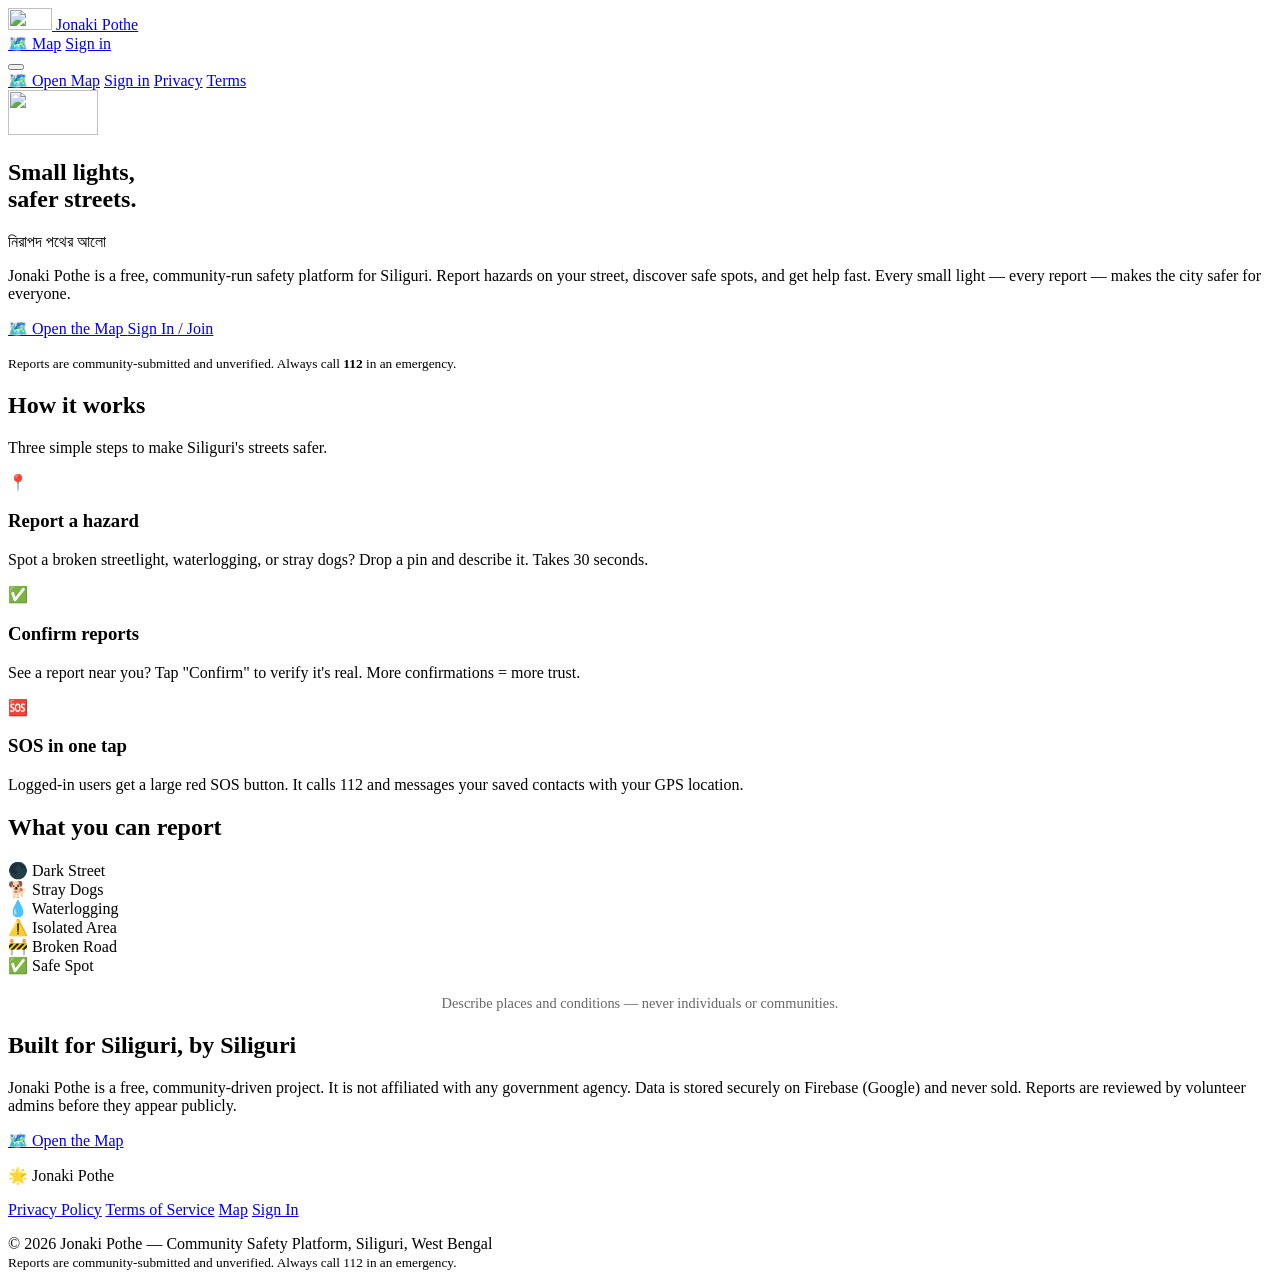
==== public/index.html @ 1c18b32f "Initial commit: Jonaki Pothe" ====
<!DOCTYPE html>
<html lang="en">
<head>
  <meta charset="UTF-8" />
  <meta name="viewport" content="width=device-width, initial-scale=1.0" />
  <link rel="icon" href="/favicon.svg" type="image/svg+xml" />
  <title>Jonaki Pothe — Small lights, safer streets</title>
  <meta name="description" content="Jonaki Pothe is a community safety reporting platform for Siliguri. Report hazards, discover safe spots, and use SOS features." />
  <meta name="theme-color" content="#14213D" />
  <link rel="preconnect" href="https://fonts.googleapis.com" />
  <link rel="preconnect" href="https://fonts.gstatic.com" crossorigin />
  <link
    href="https://fonts.googleapis.com/css2?family=Poppins:wght@400;600;700&family=Nunito:wght@400;600;700&family=Hind+Siliguri:wght@400;500;600&display=swap"
    rel="stylesheet"
  />
  <link rel="stylesheet" href="/css/main.css" />
</head>
<body>

<!-- ══ HEADER / NAV ═══════════════════════════════════════════════════════ -->
<header class="header" role="banner">
  <div class="header-inner">
    <a href="/" class="header-brand" aria-label="Jonaki Pothe — home">
      <img src="/assets/logo.svg" alt="" width="44" height="22" aria-hidden="true" />
      <span class="header-brand-text">Jonaki Pothe</span>
    </a>

    <nav class="nav-links" aria-label="Main navigation">
      <a href="/map.html" class="nav-link">🗺️ Map</a>
      <a href="/login.html" class="nav-link nav-link-cta">Sign in</a>
    </nav>

    <button class="nav-hamburger" aria-label="Open menu" aria-expanded="false" aria-controls="mobile-menu">
      <span></span><span></span><span></span>
    </button>
  </div>

  <!-- Mobile menu -->
  <div class="nav-mobile-menu" id="mobile-menu" aria-hidden="true">
    <a href="/map.html" class="nav-mobile-link">🗺️ Open Map</a>
    <a href="/login.html" class="nav-mobile-link">Sign in</a>
    <a href="/privacy.html" class="nav-mobile-link">Privacy</a>
    <a href="/terms.html" class="nav-mobile-link">Terms</a>
  </div>
</header>

<!-- ══ HERO ═══════════════════════════════════════════════════════════════ -->
<section class="hero" aria-labelledby="hero-heading">
  <div class="hero-inner">
    <div class="hero-logo-wrap" aria-hidden="true">
      <img src="/assets/logo.svg" alt="" width="90" height="45" class="hero-logo" />
    </div>

    <h1 id="hero-heading" class="hero-title">
      Small lights,<br>safer streets.
    </h1>

    <p class="hero-subtitle bengali" lang="bn">
      নিরাপদ পথের আলো
    </p>

    <p class="hero-desc">
      Jonaki Pothe is a free, community-run safety platform for Siliguri.
      Report hazards on your street, discover safe spots, and get help fast.
      Every small light — every report — makes the city safer for everyone.
    </p>

    <div class="hero-actions">
      <a href="/map.html" class="btn btn-primary">
        🗺️ Open the Map
      </a>
      <a href="/login.html" class="btn btn-ghost">
        Sign In / Join
      </a>
    </div>

    <p class="hero-disclaimer">
      <small>Reports are community-submitted and unverified. Always call <strong>112</strong> in an emergency.</small>
    </p>
  </div>
</section>

<!-- ══ HOW IT WORKS ════════════════════════════════════════════════════════ -->
<section class="section" aria-labelledby="how-heading">
  <div class="page-container">
    <h2 id="how-heading" class="section-title">How it works</h2>
    <p class="section-sub">Three simple steps to make Siliguri's streets safer.</p>

    <div class="how-grid">
      <div class="card how-card">
        <div class="how-icon" aria-hidden="true">📍</div>
        <h3 class="how-title">Report a hazard</h3>
        <p class="how-desc">Spot a broken streetlight, waterlogging, or stray dogs? Drop a pin and describe it. Takes 30 seconds.</p>
      </div>
      <div class="card how-card">
        <div class="how-icon" aria-hidden="true">✅</div>
        <h3 class="how-title">Confirm reports</h3>
        <p class="how-desc">See a report near you? Tap "Confirm" to verify it's real. More confirmations = more trust.</p>
      </div>
      <div class="card how-card">
        <div class="how-icon" aria-hidden="true">🆘</div>
        <h3 class="how-title">SOS in one tap</h3>
        <p class="how-desc">Logged-in users get a large red SOS button. It calls 112 and messages your saved contacts with your GPS location.</p>
      </div>
    </div>
  </div>
</section>

<!-- ══ CATEGORIES ══════════════════════════════════════════════════════════ -->
<section class="section section-alt" aria-labelledby="cats-heading">
  <div class="page-container">
    <h2 id="cats-heading" class="section-title">What you can report</h2>
    <div class="category-grid">
      <div class="category-pill cat-dark_street">🌑 Dark Street</div>
      <div class="category-pill cat-stray_dogs">🐕 Stray Dogs</div>
      <div class="category-pill cat-waterlogging">💧 Waterlogging</div>
      <div class="category-pill cat-isolated_area">⚠️ Isolated Area</div>
      <div class="category-pill cat-broken_road">🚧 Broken Road</div>
      <div class="category-pill cat-safe_spot">✅ Safe Spot</div>
    </div>
    <p style="text-align:center;margin-top:20px;color:#666;font-size:0.9rem;">
      Describe places and conditions — never individuals or communities.
    </p>
  </div>
</section>

<!-- ══ COMMUNITY SECTION ═══════════════════════════════════════════════════ -->
<section class="community-section" aria-labelledby="comm-heading">
  <div class="page-container">
    <h2 id="comm-heading">Built for Siliguri, by Siliguri</h2>
    <p>
      Jonaki Pothe is a free, community-driven project. It is not affiliated with any government agency.
      Data is stored securely on Firebase (Google) and never sold. Reports are reviewed by volunteer admins
      before they appear publicly.
    </p>
    <a href="/map.html" class="btn btn-primary" style="display:inline-flex;">
      🗺️ Open the Map
    </a>
  </div>
</section>

<!-- ══ FOOTER ══════════════════════════════════════════════════════════════ -->
<footer class="footer" role="contentinfo">
  <div class="footer-inner">
    <p class="footer-brand">🌟 Jonaki Pothe</p>
    <nav class="footer-links" aria-label="Footer navigation">
      <a href="/privacy.html">Privacy Policy</a>
      <a href="/terms.html">Terms of Service</a>
      <a href="/map.html">Map</a>
      <a href="/login.html">Sign In</a>
    </nav>
    <p class="footer-copy">
      © 2026 Jonaki Pothe — Community Safety Platform, Siliguri, West Bengal<br>
      <small>Reports are community-submitted and unverified. Always call 112 in an emergency.</small>
    </p>
  </div>
</footer>

<!-- ══ INLINE SCRIPT: hamburger only ══════════════════════════════════════ -->
<script>
  (function () {
    var btn  = document.querySelector('.nav-hamburger');
    var menu = document.getElementById('mobile-menu');
    if (!btn || !menu) return;
    btn.addEventListener('click', function () {
      var open = menu.classList.toggle('open');
      btn.setAttribute('aria-expanded', String(open));
      menu.setAttribute('aria-hidden', String(!open));
    });
  })();
</script>

</body>
</html>
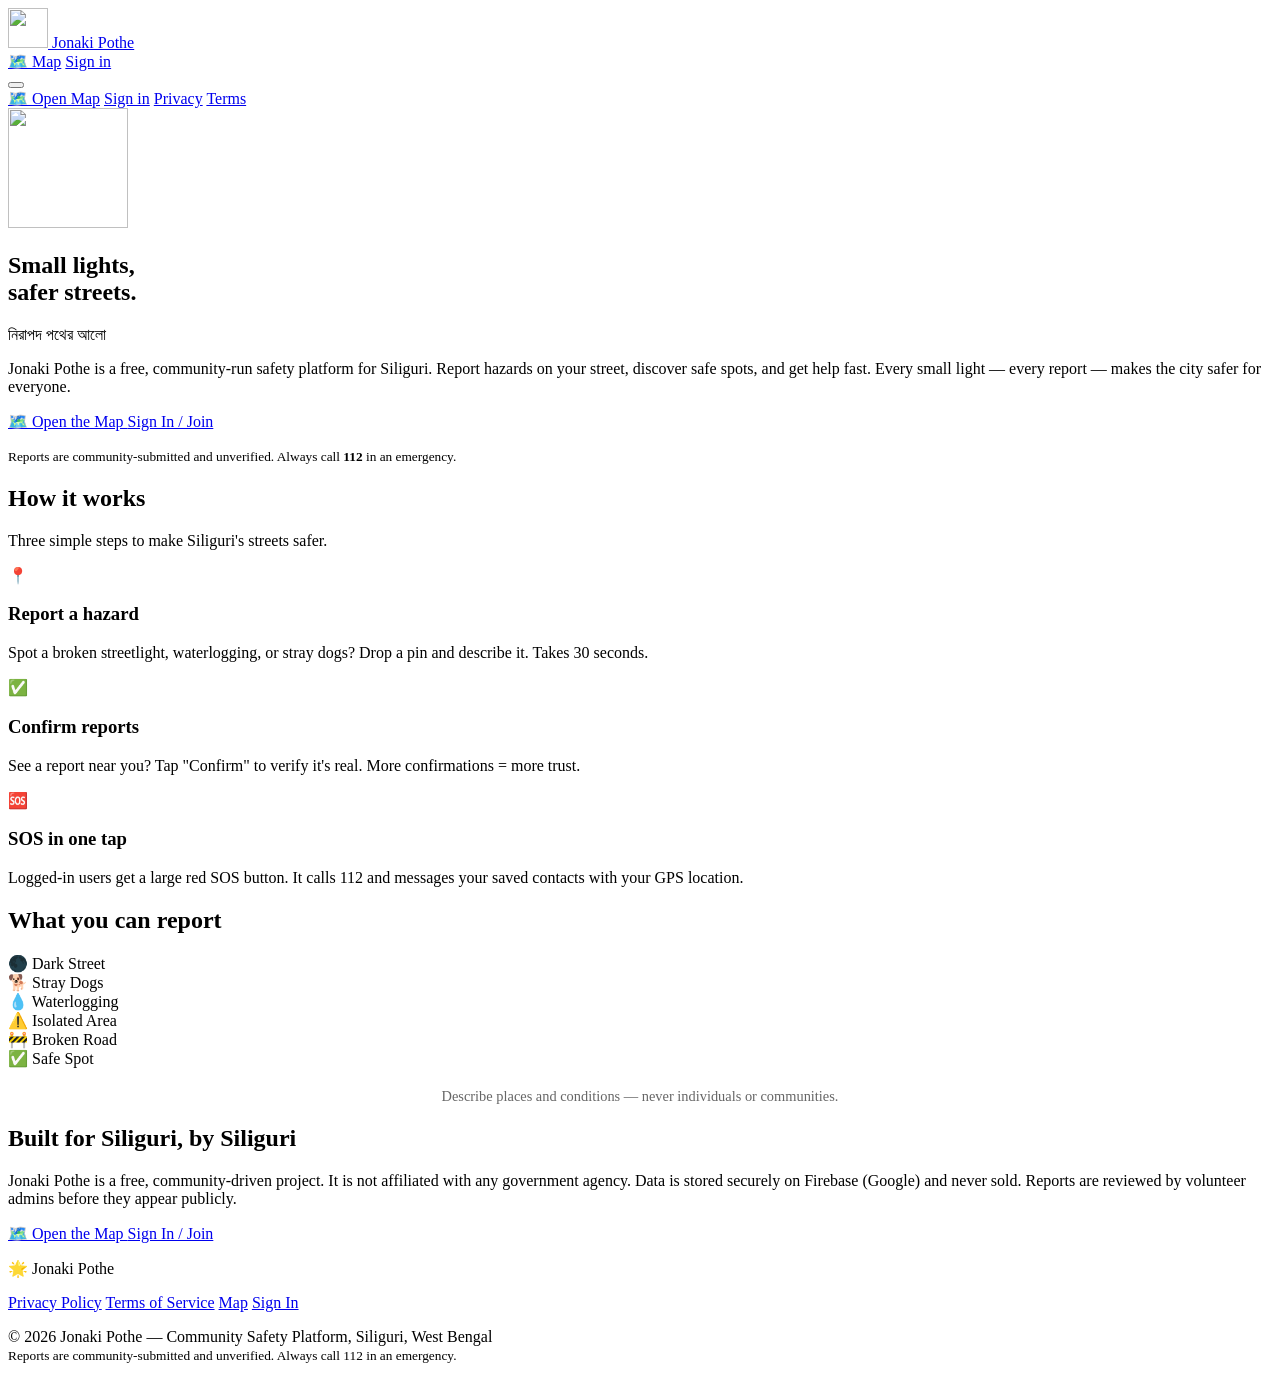
==== commit 752ca53c: "Fix #2: align Sign in beside Open the Map" ====
--- a/public/index.html
+++ b/public/index.html
@@ -4,6 +4,8 @@
   <meta charset="UTF-8" />
   <meta name="viewport" content="width=device-width, initial-scale=1.0" />
   <link rel="icon" href="/favicon.svg" type="image/svg+xml" />
+  <link rel="icon" type="image/png" href="/favicon-32.png" sizes="32x32" />
+  <link rel="apple-touch-icon" href="/apple-touch-icon.png" />
   <title>Jonaki Pothe — Small lights, safer streets</title>
   <meta name="description" content="Jonaki Pothe is a community safety reporting platform for Siliguri. Report hazards, discover safe spots, and use SOS features." />
   <meta name="theme-color" content="#14213D" />
@@ -21,7 +23,7 @@
 <header class="header" role="banner">
   <div class="header-inner">
     <a href="/" class="header-brand" aria-label="Jonaki Pothe — home">
-      <img src="/assets/logo.svg" alt="" width="44" height="22" aria-hidden="true" />
+      <img src="/assets/logo.png" alt="" width="40" height="40" aria-hidden="true" />
       <span class="header-brand-text">Jonaki Pothe</span>
     </a>
 
@@ -48,7 +50,7 @@
 <section class="hero" aria-labelledby="hero-heading">
   <div class="hero-inner">
     <div class="hero-logo-wrap" aria-hidden="true">
-      <img src="/assets/logo.svg" alt="" width="90" height="45" class="hero-logo" />
+      <img src="/assets/logo.png" alt="" width="120" height="120" class="hero-logo" />
     </div>
 
     <h1 id="hero-heading" class="hero-title">
@@ -133,9 +135,14 @@
       Data is stored securely on Firebase (Google) and never sold. Reports are reviewed by volunteer admins
       before they appear publicly.
     </p>
-    <a href="/map.html" class="btn btn-primary" style="display:inline-flex;">
-      🗺️ Open the Map
-    </a>
+    <div class="community-actions">
+      <a href="/map.html" class="btn btn-primary">
+        🗺️ Open the Map
+      </a>
+      <a href="/login.html" class="btn btn-ghost">
+        Sign In / Join
+      </a>
+    </div>
   </div>
 </section>
 
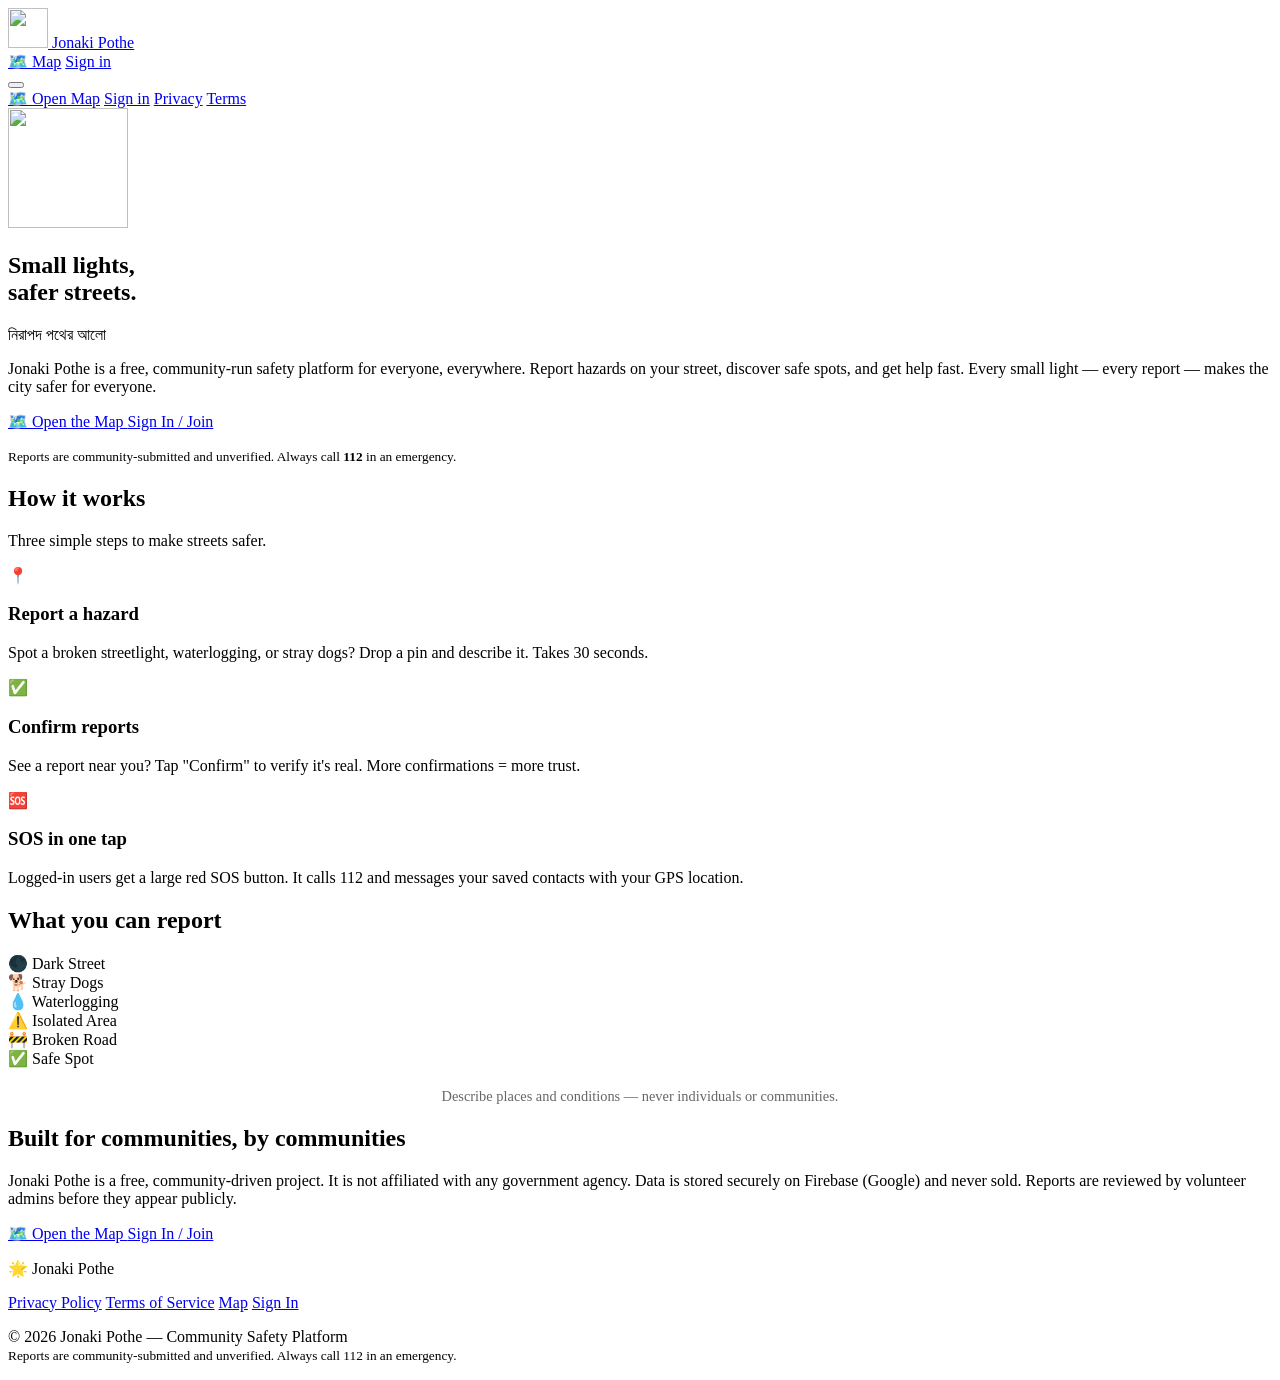
==== commit bfd5e81c: "Fix #6: remove Siliguri-specific text" ====
--- a/public/index.html
+++ b/public/index.html
@@ -7,7 +7,7 @@
   <link rel="icon" type="image/png" href="/favicon-32.png" sizes="32x32" />
   <link rel="apple-touch-icon" href="/apple-touch-icon.png" />
   <title>Jonaki Pothe — Small lights, safer streets</title>
-  <meta name="description" content="Jonaki Pothe is a community safety reporting platform for Siliguri. Report hazards, discover safe spots, and use SOS features." />
+  <meta name="description" content="Jonaki Pothe is a community safety reporting platform. Report hazards, discover safe spots, and use SOS features." />
   <meta name="theme-color" content="#14213D" />
   <link rel="preconnect" href="https://fonts.googleapis.com" />
   <link rel="preconnect" href="https://fonts.gstatic.com" crossorigin />
@@ -62,7 +62,7 @@
     </p>
 
     <p class="hero-desc">
-      Jonaki Pothe is a free, community-run safety platform for Siliguri.
+      Jonaki Pothe is a free, community-run safety platform for everyone, everywhere.
       Report hazards on your street, discover safe spots, and get help fast.
       Every small light — every report — makes the city safer for everyone.
     </p>
@@ -86,7 +86,7 @@
 <section class="section" aria-labelledby="how-heading">
   <div class="page-container">
     <h2 id="how-heading" class="section-title">How it works</h2>
-    <p class="section-sub">Three simple steps to make Siliguri's streets safer.</p>
+    <p class="section-sub">Three simple steps to make streets safer.</p>
 
     <div class="how-grid">
       <div class="card how-card">
@@ -129,7 +129,7 @@
 <!-- ══ COMMUNITY SECTION ═══════════════════════════════════════════════════ -->
 <section class="community-section" aria-labelledby="comm-heading">
   <div class="page-container">
-    <h2 id="comm-heading">Built for Siliguri, by Siliguri</h2>
+    <h2 id="comm-heading">Built for communities, by communities</h2>
     <p>
       Jonaki Pothe is a free, community-driven project. It is not affiliated with any government agency.
       Data is stored securely on Firebase (Google) and never sold. Reports are reviewed by volunteer admins
@@ -157,7 +157,7 @@
       <a href="/login.html">Sign In</a>
     </nav>
     <p class="footer-copy">
-      © 2026 Jonaki Pothe — Community Safety Platform, Siliguri, West Bengal<br>
+      © 2026 Jonaki Pothe — Community Safety Platform<br>
       <small>Reports are community-submitted and unverified. Always call 112 in an emergency.</small>
     </p>
   </div>
